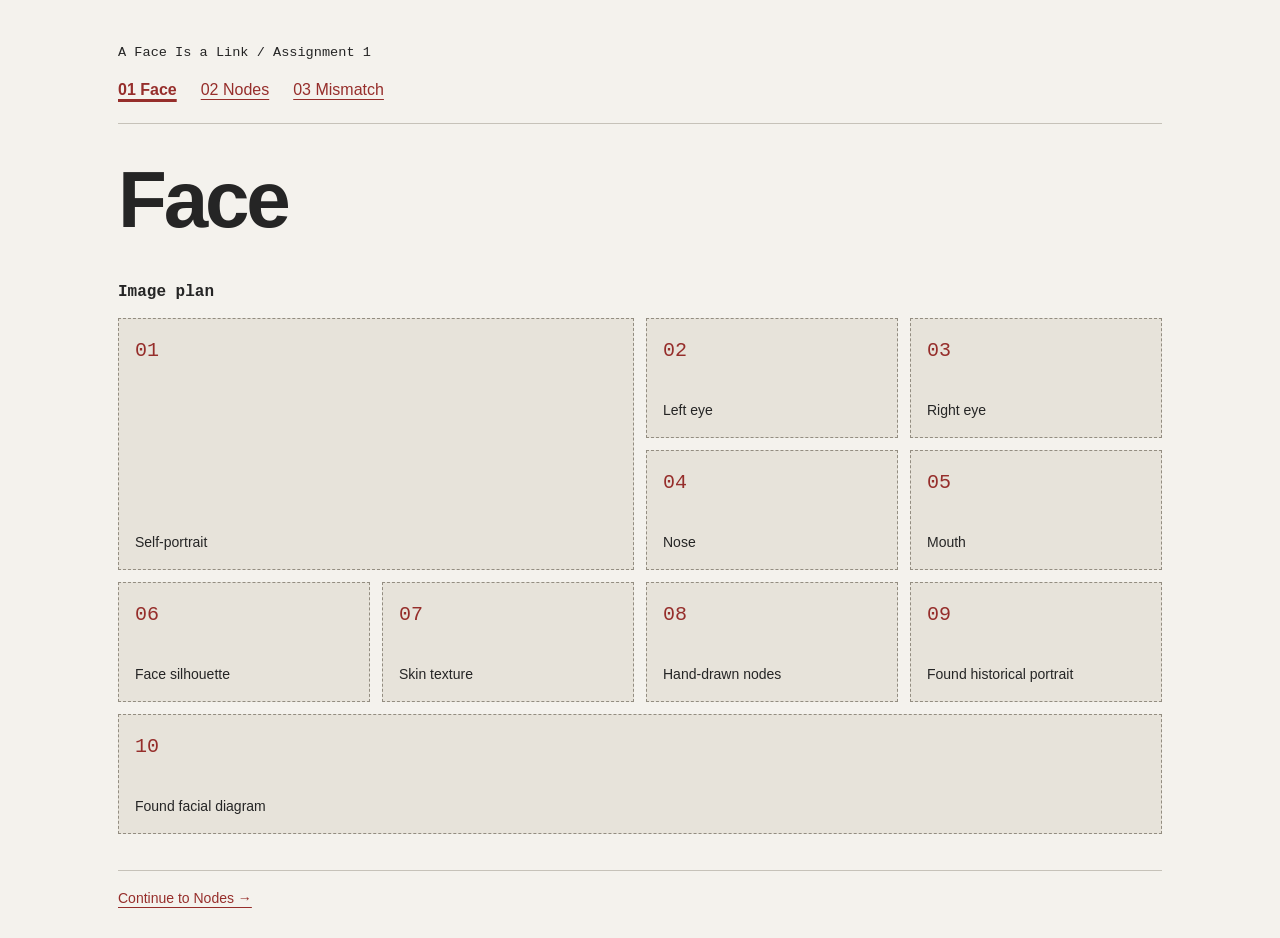
==== index.html @ 5acdd3a4 "Initial commit" ====
<!doctype html>
<html lang="en">
  <head>
    <meta charset="utf-8" />
    <meta name="viewport" content="width=device-width, initial-scale=1" />
    <title>Face — A Face Is a Link</title>
    <link rel="stylesheet" href="styles.css" />
  </head>
  <body>
    <a class="skip-link" href="#main">Skip to content</a>
    <header>
      <p class="project-title">A Face Is a Link / Assignment 1</p>
      <nav aria-label="Collage pages">
        <a href="index.html" aria-current="page">01 Face</a>
        <a href="nodes.html">02 Nodes</a>
        <a href="mismatch.html">03 Mismatch</a>
      </nav>
    </header>

    <main id="main">
      <!-- the heading on the page. -->
      <h1>Face</h1>

      <section aria-labelledby="images-heading">
        <h2 id="images-heading">Image plan</h2>
        <!-- the image spots -->
        <div class="collage-grid face-grid">
          <figure class="placeholder">
            <span class="image-number">01</span>
            <figcaption>Self-portrait</figcaption>
          </figure>
          <figure class="placeholder">
            <span class="image-number">02</span>
            <figcaption>Left eye</figcaption>
          </figure>
          <figure class="placeholder">
            <span class="image-number">03</span>
            <figcaption>Right eye</figcaption>
          </figure>
          <figure class="placeholder">
            <span class="image-number">04</span>
            <figcaption>Nose</figcaption>
          </figure>
          <figure class="placeholder">
            <span class="image-number">05</span>
            <figcaption>Mouth</figcaption>
          </figure>
          <figure class="placeholder">
            <span class="image-number">06</span>
            <figcaption>Face silhouette</figcaption>
          </figure>
          <figure class="placeholder">
            <span class="image-number">07</span>
            <figcaption>Skin texture</figcaption>
          </figure>
          <figure class="placeholder">
            <span class="image-number">08</span>
            <figcaption>Hand-drawn nodes</figcaption>
          </figure>
          <figure class="placeholder">
            <span class="image-number">09</span>
            <figcaption>Found historical portrait</figcaption>
          </figure>
          <figure class="placeholder">
            <span class="image-number">10</span>
            <figcaption>Found facial diagram</figcaption>
          </figure>
        </div>
      </section>
    </main>

    <footer>
      <a href="nodes.html">Continue to Nodes →</a>
    </footer>
  </body>
</html>
---- styles.css ----
* {
  box-sizing: border-box;
}

/* page width, background, and main font used. */
body {
  max-width: 1100px;
  margin: 0 auto;
  padding: 28px;
  background: #f4f2ed;
  color: #252525;
  font-family: Arial, Helvetica, sans-serif;
  line-height: 1.6;
}

a {
  color: #962e2b;
  text-underline-offset: 4px;
}

a:hover {
  text-decoration-thickness: 2px;
}

a:focus-visible {
  outline: 2px solid currentColor;
  outline-offset: 5px;
}

.skip-link {
  position: absolute;
  top: -100px;
  padding: 8px 16px;
  background: white;
}

.skip-link:focus {
  top: 8px;
}

header {
  padding-bottom: 20px;
  border-bottom: 1px solid #c6c2b9;
}

.project-title,
h2,
.image-number {
  font-family: "Courier New", Courier, monospace;
}

.project-title {
  font-size: 0.85rem;
}

nav {
  display: flex;
  flex-wrap: wrap;
  gap: 12px 24px;
}

nav [aria-current="page"] {
  font-weight: bold;
  text-decoration-thickness: 3px;
}

h1 {
  margin: 32px 0 36px;
  font-size: clamp(2.5rem, 8vw, 5rem);
  line-height: 1.1;
  letter-spacing: -0.04em;
}

h2 {
  font-size: 1rem;
}

/* the space between boxes and the minimum height of it. */
.collage-grid {
  display: grid;
  gap: 12px;
  grid-auto-rows: minmax(120px, auto);
}

/* Box color and dashed edges; The element Flex keeps the number above the caption. */
.placeholder {
  display: flex;
  flex-direction: column;
  justify-content: space-between;
  min-width: 0;
  margin: 0;
  padding: 16px;
  border: 1px dashed #938d81;
  background: #e7e3da;
}

.image-number {
  color: #962e2b;
  font-size: 1.25rem;
}

figcaption {
  font-size: 0.875rem;
  overflow-wrap: anywhere;
}

/* Face has four columns. The first box takes up two columns and two rows. */
.face-grid {
  grid-template-columns: repeat(4, minmax(0, 1fr));
}

.face-grid .placeholder:first-child {
  grid-column: span 2;
  grid-row: span 2;
}

.face-grid .placeholder:last-child {
  grid-column: 1 / -1;
}

/* Nodes keeps all ten boxes the same size, but having five across. */
.nodes-grid {
  grid-template-columns: repeat(5, minmax(0, 1fr));
  grid-auto-rows: minmax(180px, auto);
}

/* Mismatch has three columns, with the first box stretched across them. */
.mismatch-grid {
  grid-template-columns: repeat(3, minmax(0, 1fr));
}

.mismatch-grid .placeholder:first-child {
  grid-column: 1 / -1;
}

footer {
  margin-top: 36px;
  padding-top: 16px;
  border-top: 1px solid #c6c2b9;
  color: #5b5750;
  font-size: 0.875rem;
}

@media (max-width: 640px) {
  body {
    padding: 20px;
  }

  .collage-grid {
    grid-template-columns: repeat(2, minmax(0, 1fr));
    grid-auto-rows: minmax(120px, auto);
  }

  .face-grid .placeholder:first-child {
    grid-row: auto;
  }
}
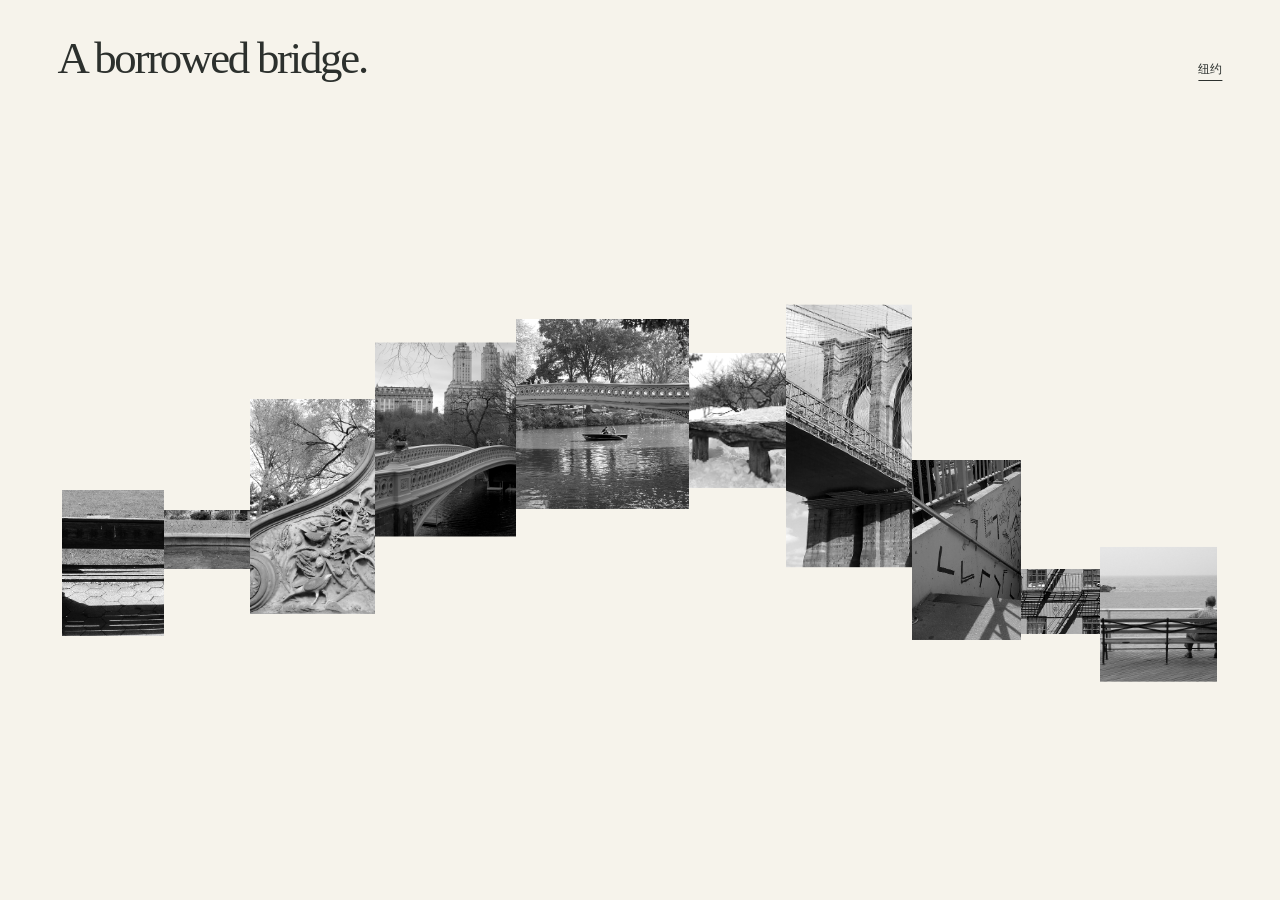
==== commit 80c97076: "First page commit; changed concept" ====
--- a/index.html
+++ b/index.html
@@ -1,76 +1,329 @@
 <!doctype html>
-<html lang="en">
+<html>
   <head>
     <meta charset="utf-8" />
     <meta name="viewport" content="width=device-width, initial-scale=1" />
-    <title>Face — A Face Is a Link</title>
+    <title>A borrowed bridge. - New York</title>
     <link rel="stylesheet" href="styles.css" />
+
+    <!-- relate to the game script -->
+    <script type="module" src="game.js?v=minimal-1"></script>
+
   </head>
-  <body>
-    <a class="skip-link" href="#main">Skip to content</a>
-    <header>
-      <p class="project-title">A Face Is a Link / Assignment 1</p>
-      <nav aria-label="Collage pages">
-        <a href="index.html" aria-current="page">01 Face</a>
-        <a href="nodes.html">02 Nodes</a>
-        <a href="mismatch.html">03 Mismatch</a>
+  <body
+    data-page="reach"
+    data-storage-key="contour-passages.nyc.bridge.v1.reach"
+  >
+    <header class="site-header">
+      <h1 id="title">A borrowed bridge.</h1>
+      <nav>
+        <a href="../contour-passages/index.html?v=minimal-1" class="current"
+          >纽约</a>
       </nav>
     </header>
 
-    <main id="main">
-      <!-- the heading on the page. -->
-      <h1>Face</h1>
-
-      <section aria-labelledby="images-heading">
-        <h2 id="images-heading">Image plan</h2>
-        <!-- the image spots -->
-        <div class="collage-grid face-grid">
-          <figure class="placeholder">
-            <span class="image-number">01</span>
-            <figcaption>Self-portrait</figcaption>
-          </figure>
-          <figure class="placeholder">
-            <span class="image-number">02</span>
-            <figcaption>Left eye</figcaption>
-          </figure>
-          <figure class="placeholder">
-            <span class="image-number">03</span>
-            <figcaption>Right eye</figcaption>
-          </figure>
-          <figure class="placeholder">
-            <span class="image-number">04</span>
-            <figcaption>Nose</figcaption>
-          </figure>
-          <figure class="placeholder">
-            <span class="image-number">05</span>
-            <figcaption>Mouth</figcaption>
-          </figure>
-          <figure class="placeholder">
-            <span class="image-number">06</span>
-            <figcaption>Face silhouette</figcaption>
-          </figure>
-          <figure class="placeholder">
-            <span class="image-number">07</span>
-            <figcaption>Skin texture</figcaption>
-          </figure>
-          <figure class="placeholder">
-            <span class="image-number">08</span>
-            <figcaption>Hand-drawn nodes</figcaption>
-          </figure>
-          <figure class="placeholder">
-            <span class="image-number">09</span>
-            <figcaption>Found historical portrait</figcaption>
-          </figure>
-          <figure class="placeholder">
-            <span class="image-number">10</span>
-            <figcaption>Found facial diagram</figcaption>
-          </figure>
-        </div>
-      </section>
+    <main>
+      <div class="art-scroll" id="artwork">
+        <section
+          class="collage"
+          style="
+            --ratio: 1536/768;
+            --columns: 30fr 130fr 110fr 160fr 180fr 220fr 125fr 160fr 140fr
+              100fr 150fr 31fr;
+            --rows: 148fr 18fr 29fr 14fr 59fr 78fr 35fr 3fr 12fr 4fr 8fr 2fr
+              75fr 46fr 11fr 26fr 2fr 3fr 3fr 192fr;
+          "
+        >
+          <figure
+            class="fragment"
+            data-photo="wood"
+            data-source="nyc-06"
+            style="
+              grid-column: 2/3;
+              grid-row: 9/18;
+              --fw: 130;
+              --fh: 186;
+              --order: 1;
+            "
+          >
+            <div class="photo">
+              <span class="exposure"
+                ><img
+                  class="real-photo"
+                  src="assets/nyc/nyc-06.jpg"
+                  width="1920"
+                  height="1171"
+                  draggable="false"
+                  style="
+                    width: 274.28571429%;
+                    height: 117.1%;
+                    left: -50%;
+                    top: -10%;
+                  "
+              /></span>
+            </div>
+          </figure>
+          <figure
+            class="fragment"
+            data-photo="stone"
+            data-source="nyc-10"
+            style="
+              grid-column: 3/4;
+              grid-row: 13/14;
+              --fw: 110;
+              --fh: 75;
+              --order: 2;
+            "
+          >
+            <div class="photo">
+              <span class="exposure"
+                ><img
+                  class="real-photo"
+                  src="assets/nyc/nyc-10.jpg"
+                  width="1920"
+                  height="341"
+                  draggable="false"
+                  style="width: 384%; height: 100%; left: -80%; top: 0%"
+              /></span>
+            </div>
+          </figure>
+          <figure
+            class="fragment"
+            data-photo="relief"
+            data-source="nyc-13"
+            style="
+              grid-column: 4/5;
+              grid-row: 6/16;
+              --fw: 160;
+              --fh: 274;
+              --order: 3;
+            "
+          >
+            <div class="photo">
+              <span class="exposure"
+                ><img
+                  class="real-photo"
+                  src="assets/nyc/nyc-13-view.svg"
+                  width="1920"
+                  height="1440"
+                  draggable="false"
+                  style="width: 100%; height: 100%; left: 0; top: 0"
+              /></span>
+            </div>
+          </figure>
+          <figure
+            class="fragment"
+            data-photo="approach"
+            data-source="nyc-02"
+            style="
+              grid-column: 5/6;
+              grid-row: 2/10;
+              --fw: 180;
+              --fh: 248;
+              --order: 4;
+            "
+          >
+            <button
+              class="photo movable"
+              data-piece="approach"
+              data-axis="y"
+              data-start="48"
+              disabled
+            >
+              <span class="exposure"
+                ><img
+                  class="real-photo"
+                  src="assets/nyc/nyc-02.jpg"
+                  width="1920"
+                  height="1280"
+                  draggable="false"
+                  style="
+                    width: 240%;
+                    height: 116.36363636%;
+                    left: -81.25%;
+                    top: -13.63636364%;
+                  "
+              /></span>
+            </button>
+          </figure>
+          <figure
+            class="fragment"
+            data-photo="arch"
+            data-source="nyc-04"
+            style="
+              grid-column: 6/7;
+              grid-row: 3/12;
+              --fw: 220;
+              --fh: 242;
+              --order: 5;
+            "
+          >
+            <div class="photo">
+              <span class="exposure"
+                ><img
+                  class="real-photo"
+                  src="assets/nyc/nyc-04.jpg"
+                  width="1920"
+                  height="1282"
+                  draggable="false"
+                  style="
+                    width: 192%;
+                    height: 116.54545455%;
+                    left: -70%;
+                    top: -9.09090909%;
+                  "
+              /></span>
+            </div>
+          </figure>
+          <figure
+            class="fragment"
+            data-photo="log"
+            data-source="nyc-07"
+            style="
+              grid-column: 7/8;
+              grid-row: 5/8;
+              --fw: 125;
+              --fh: 172;
+              --order: 6;
+            "
+          >
+            <div class="photo">
+              <span class="exposure"
+                ><img
+                  class="real-photo"
+                  src="assets/nyc/nyc-07.jpg"
+                  width="1920"
+                  height="1229"
+                  draggable="false"
+                  style="
+                    width: 240%;
+                    height: 111.72727273%;
+                    left: -97.5%;
+                    top: -9.09090909%;
+                  "
+              /></span>
+            </div>
+          </figure>
+          <figure
+            class="fragment"
+            data-photo="tower"
+            data-source="nyc-30"
+            style="
+              grid-column: 8/9;
+              grid-row: 4/15;
+              --fw: 160;
+              --fh: 336;
+              --order: 7;
+            "
+          >
+            <button
+              class="photo movable"
+              data-piece="tower"
+              data-axis="y"
+              data-start="-48"
+              disabled
+            >
+              <span class="exposure"
+                ><img
+                  class="real-photo"
+                  src="assets/nyc/nyc-30.jpg"
+                  width="960"
+                  height="1280"
+                  draggable="false"
+                  style="width: 157.37704918%; height: 100%; left: 0%; top: 0%"
+              /></span>
+            </button>
+          </figure>
+          <figure
+            class="fragment"
+            data-photo="stairs"
+            data-source="nyc-34"
+            style="
+              grid-column: 9/10;
+              grid-row: 7/20;
+              --fw: 140;
+              --fh: 230;
+              --order: 8;
+            "
+          >
+            <div class="photo">
+              <span class="exposure"
+                ><img
+                  class="real-photo"
+                  src="assets/nyc/nyc-34.jpg"
+                  width="1920"
+                  height="1278"
+                  draggable="false"
+                  style="
+                    width: 274.28571429%;
+                    height: 111.13043478%;
+                    left: -50%;
+                    top: -8.69565217%;
+                  "
+              /></span>
+            </div>
+          </figure>
+          <figure
+            class="fragment"
+            data-photo="escape"
+            data-source="nyc-17"
+            style="
+              grid-column: 10/11;
+              grid-row: 14/17;
+              --fw: 100;
+              --fh: 83;
+              --order: 9;
+            "
+          >
+            <div class="photo">
+              <span class="exposure"
+                ><img
+                  class="real-photo"
+                  src="assets/nyc/nyc-17.jpg"
+                  width="960"
+                  height="1236"
+                  draggable="false"
+                  style="
+                    width: 228.57142857%;
+                    height: 353.14285714%;
+                    left: -59.52380952%;
+                    top: -128.57142857%;
+                  "
+              /></span>
+            </div>
+          </figure>
+          <figure
+            class="fragment"
+            data-photo="seaside"
+            data-source="nyc-25"
+            style="
+              grid-column: 11/12;
+              grid-row: 11/19;
+              --fw: 150;
+              --fh: 173;
+              --order: 10;
+            "
+          >
+            <button
+              class="photo movable"
+              data-piece="seaside"
+              data-axis="y"
+              data-start="56"
+              disabled
+            >
+              <span class="exposure"
+                ><img
+                  class="real-photo"
+                  src="assets/nyc/nyc-25.jpg"
+                  width="1920"
+                  height="1440"
+                  draggable="false"
+                  style="width: 153.6%; height: 100%; left: -20%; top: 0%"
+              /></span>
+            </button>
+          </figure>
+        </section>
+      </div>
     </main>
-
-    <footer>
-      <a href="nodes.html">Continue to Nodes →</a>
-    </footer>
   </body>
 </html>
--- a/styles.css
+++ b/styles.css
@@ -1,157 +1,128 @@
+/* global font and color scheme defined; -- customized variables, read by var()*/
+:root {
+  --paper: #f6f3eb;
+  --ink: #2c302d;
+  --muted: #777970;
+  color-scheme: light;
+  font-family: Arial, "PingFang SC", "Microsoft YaHei", sans-serif;
+  color: var(--ink);
+  background: var(--paper);
+}
+/* Calculations of height and width includes inner boerder and structures */
 * {
   box-sizing: border-box;
 }
 
-/* page width, background, and main font used. */
 body {
-  max-width: 1100px;
-  margin: 0 auto;
-  padding: 28px;
-  background: #f4f2ed;
-  color: #252525;
-  font-family: Arial, Helvetica, sans-serif;
-  line-height: 1.6;
+  margin: 0;
+  min-width: 960px;
+  /* 100dvh: 100% of the viewport height, including any dynamic changes (like mobile browser UI) */
+  height: 100dvh;
+  min-height: 500px;
+  display: flex;
+  flex-direction: column;
 }
-
-a {
-  color: #962e2b;
-  text-underline-offset: 4px;
+.site-header {
+  display: flex;
+  align-items: baseline;
+  justify-content: space-between;
+  gap: 48px;
+  padding: 34px 4.5% 18px;
 }
-
-a:hover {
-  text-decoration-thickness: 2px;
+/* clamp() allows the font size to scale between a minimum and maximum value based on the viewport width */
+h1 {
+  margin: 0;
+  font:
+    400 clamp(32px, 3.5vw, 54px) / 1.08 Georgia,
+    "Times New Roman",
+    serif;
+  letter-spacing: -0.05em;
 }
-
-a:focus-visible {
-  outline: 2px solid currentColor;
-  outline-offset: 5px;
-}
-
-.skip-link {
-  position: absolute;
-  top: -100px;
-  padding: 8px 16px;
-  background: white;
-}
-
-.skip-link:focus {
-  top: 8px;
-}
-
-header {
-  padding-bottom: 20px;
-  border-bottom: 1px solid #c6c2b9;
-}
-
-.project-title,
-h2,
-.image-number {
-  font-family: "Courier New", Courier, monospace;
-}
-
-.project-title {
-  font-size: 0.85rem;
-}
-
 nav {
   display: flex;
-  flex-wrap: wrap;
-  gap: 12px 24px;
+  flex-shrink: 0;
+  gap: 30px;
+  font-size: 12px;
 }
-
-nav [aria-current="page"] {
-  font-weight: bold;
-  text-decoration-thickness: 3px;
+nav a {
+  color: var(--muted);
+  text-decoration: none;
+  padding: 8px 0;
+  white-space: nowrap;
 }
-
-h1 {
-  margin: 32px 0 36px;
-  font-size: clamp(2.5rem, 8vw, 5rem);
-  line-height: 1.1;
-  letter-spacing: -0.04em;
+/* underlined links */
+nav a:hover,
+nav a.current {
+  color: var(--ink);
+  text-decoration: underline;
+  text-underline-offset: 7px;
 }
-
-h2 {
-  font-size: 1rem;
+/* main content */
+main {
+  flex: 1;
+  min-height: 0;
+  padding: 0 3% 24px;
 }
-
-/* the space between boxes and the minimum height of it. */
-.collage-grid {
+/* middle; no scroll */
+.art-scroll {
+  display: flex;
+  justify-content: center;
+  align-items: center;
+  width: 100%;
+  height: 100%;
+  overflow: hidden;
+}
+/* when --fit-width is set, the width is 100% */
+.collage {
+  flex: none;
+  position: relative;
+  isolation: isolate;
+  width: var(--fit-width, 100%);
+  aspect-ratio: var(--ratio);
   display: grid;
-  gap: 12px;
-  grid-auto-rows: minmax(120px, auto);
+  grid-template-columns: var(--columns);
+  grid-template-rows: var(--rows);
 }
-
-/* Box color and dashed edges; The element Flex keeps the number above the caption. */
-.placeholder {
-  display: flex;
-  flex-direction: column;
-  justify-content: space-between;
+.fragment {
+  margin: 0;
   min-width: 0;
-  margin: 0;
-  padding: 16px;
-  border: 1px dashed #938d81;
-  background: #e7e3da;
+  min-height: 0;
+  position: relative;
+  z-index: var(--order);
+  transform: translateY(var(--dy, 0px));
 }
-
-.image-number {
-  color: #962e2b;
-  font-size: 1.25rem;
+.photo {
+  display: block;
+  position: relative;
+  padding: 0;
+  width: 100%;
+  height: 100%;
+  border: 0;
+  background: none;
+  overflow: hidden;
 }
-
-figcaption {
-  font-size: 0.875rem;
-  overflow-wrap: anywhere;
+/* inset: 0 - top: 0; right: 0; bottom: 0; left: 0 */
+.exposure {
+  position: absolute;
+  display: block;
+  inset: 0;
+  overflow: hidden;
 }
-
-/* Face has four columns. The first box takes up two columns and two rows. */
-.face-grid {
-  grid-template-columns: repeat(4, minmax(0, 1fr));
+/* absolute positioning for the image, no selection */
+.photo img {
+  position: absolute;
+  max-width: none;
+  user-select: none;
+  pointer-events: none;
 }
-
-.face-grid .placeholder:first-child {
-  grid-column: span 2;
-  grid-row: span 2;
+/* grascale */
+.real-photo {
+  filter: grayscale(1) contrast(1.04);
 }
-
-.face-grid .placeholder:last-child {
-  grid-column: 1 / -1;
+/* grab cursor */
+.movable {
+  cursor: grab;
 }
-
-/* Nodes keeps all ten boxes the same size, but having five across. */
-.nodes-grid {
-  grid-template-columns: repeat(5, minmax(0, 1fr));
-  grid-auto-rows: minmax(180px, auto);
+.movable:active {
+  cursor: grabbing;
 }
-
-/* Mismatch has three columns, with the first box stretched across them. */
-.mismatch-grid {
-  grid-template-columns: repeat(3, minmax(0, 1fr));
-}
-
-.mismatch-grid .placeholder:first-child {
-  grid-column: 1 / -1;
-}
-
-footer {
-  margin-top: 36px;
-  padding-top: 16px;
-  border-top: 1px solid #c6c2b9;
-  color: #5b5750;
-  font-size: 0.875rem;
-}
-
-@media (max-width: 640px) {
-  body {
-    padding: 20px;
-  }
-
-  .collage-grid {
-    grid-template-columns: repeat(2, minmax(0, 1fr));
-    grid-auto-rows: minmax(120px, auto);
-  }
-
-  .face-grid .placeholder:first-child {
-    grid-row: auto;
-  }
-}
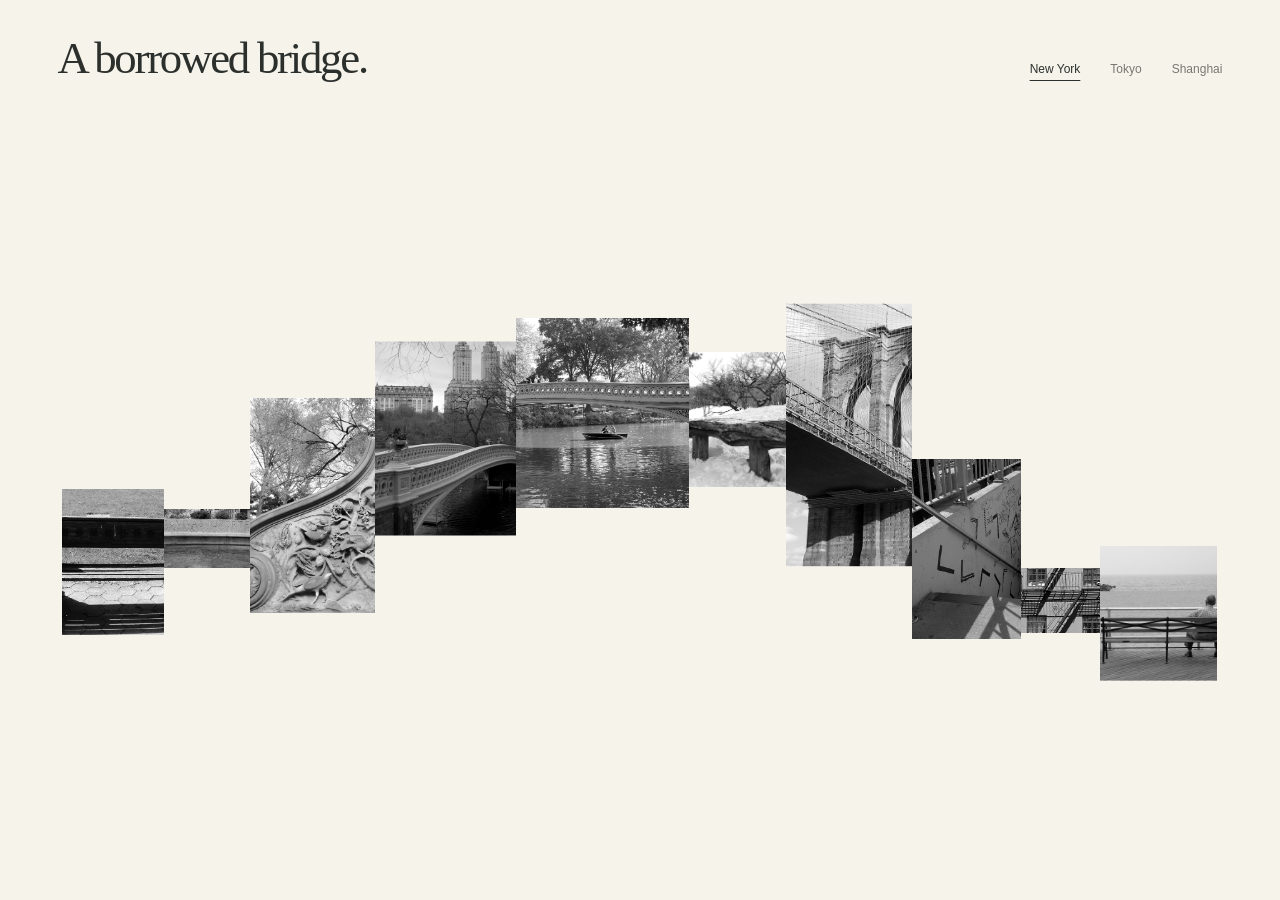
==== commit a0744a01: "Two more pages added" ====
--- a/index.html
+++ b/index.html
@@ -16,9 +16,11 @@
   >
     <header class="site-header">
       <h1 id="title">A borrowed bridge.</h1>
+      <!-- city links; current marks this page -->
       <nav>
-        <a href="../contour-passages/index.html?v=minimal-1" class="current"
-          >纽约</a>
+        <a href="index.html" class="current">New York</a>
+        <a href="tokyo.html">Tokyo</a>
+        <a href="shanghai.html">Shanghai</a>
       </nav>
     </header>
 
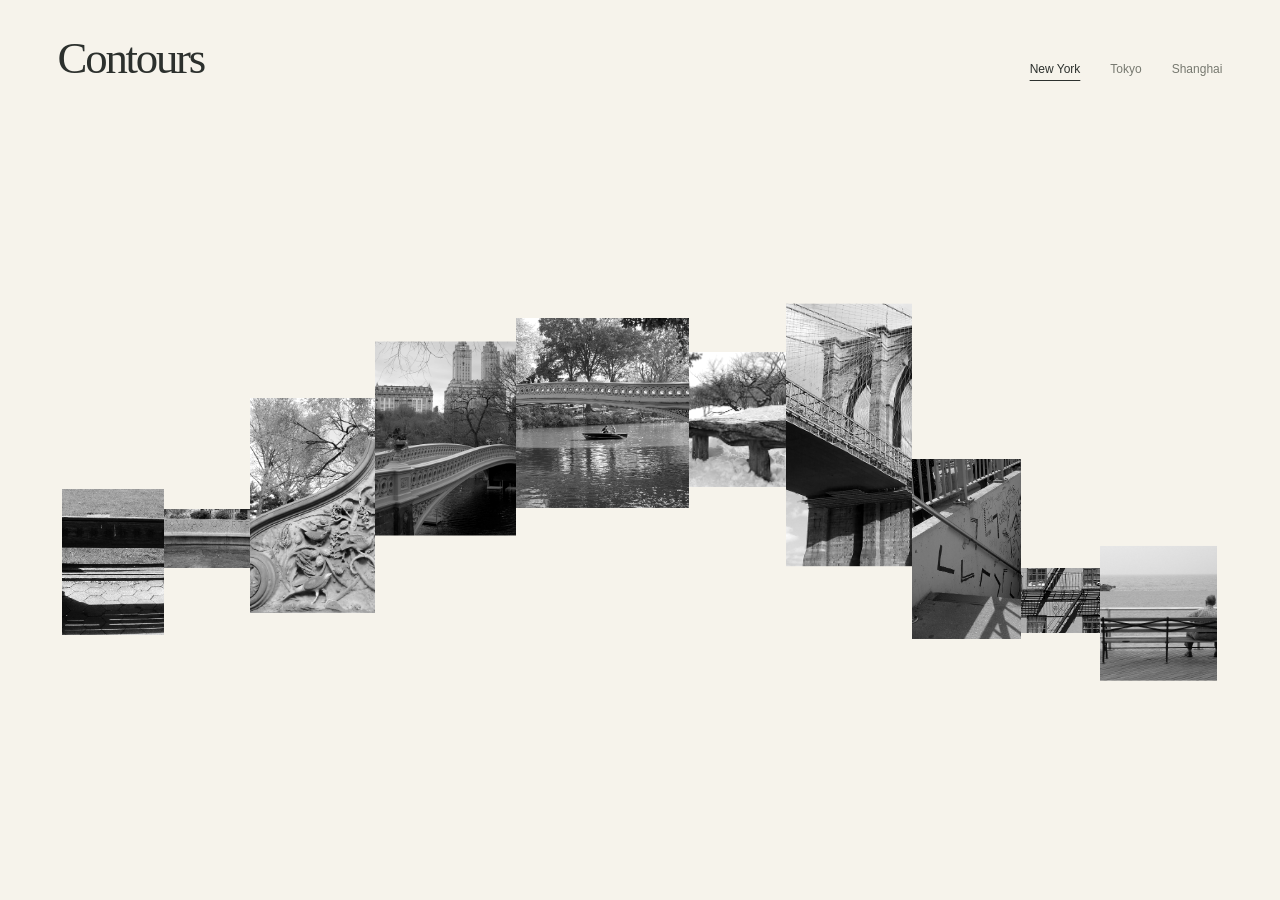
==== commit b7899362: "Name changed" ====
--- a/index.html
+++ b/index.html
@@ -3,7 +3,7 @@
   <head>
     <meta charset="utf-8" />
     <meta name="viewport" content="width=device-width, initial-scale=1" />
-    <title>A borrowed bridge. - New York</title>
+    <title>Contours - New York</title>
     <link rel="stylesheet" href="styles.css" />
 
     <!-- relate to the game script -->
@@ -15,7 +15,7 @@
     data-storage-key="contour-passages.nyc.bridge.v1.reach"
   >
     <header class="site-header">
-      <h1 id="title">A borrowed bridge.</h1>
+      <h1 id="title">Contours</h1>
       <!-- city links; current marks this page -->
       <nav>
         <a href="index.html" class="current">New York</a>
